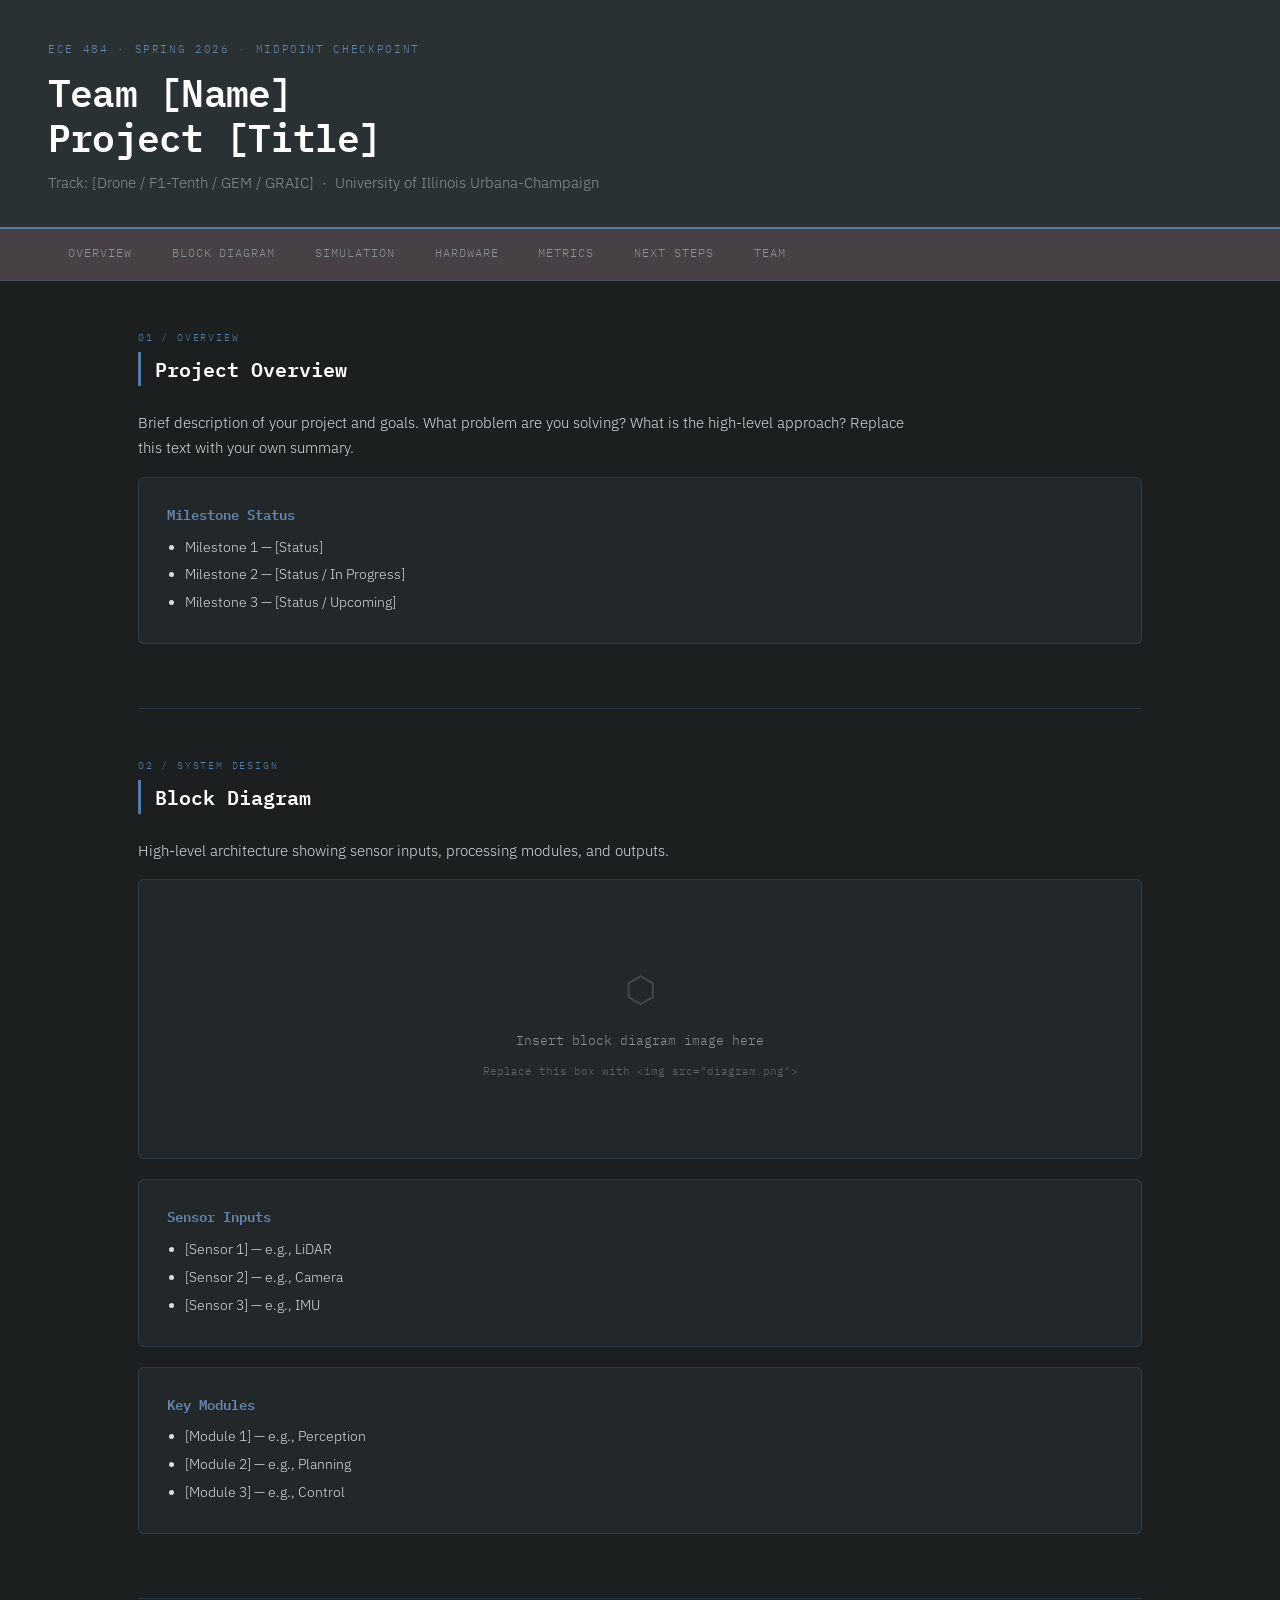
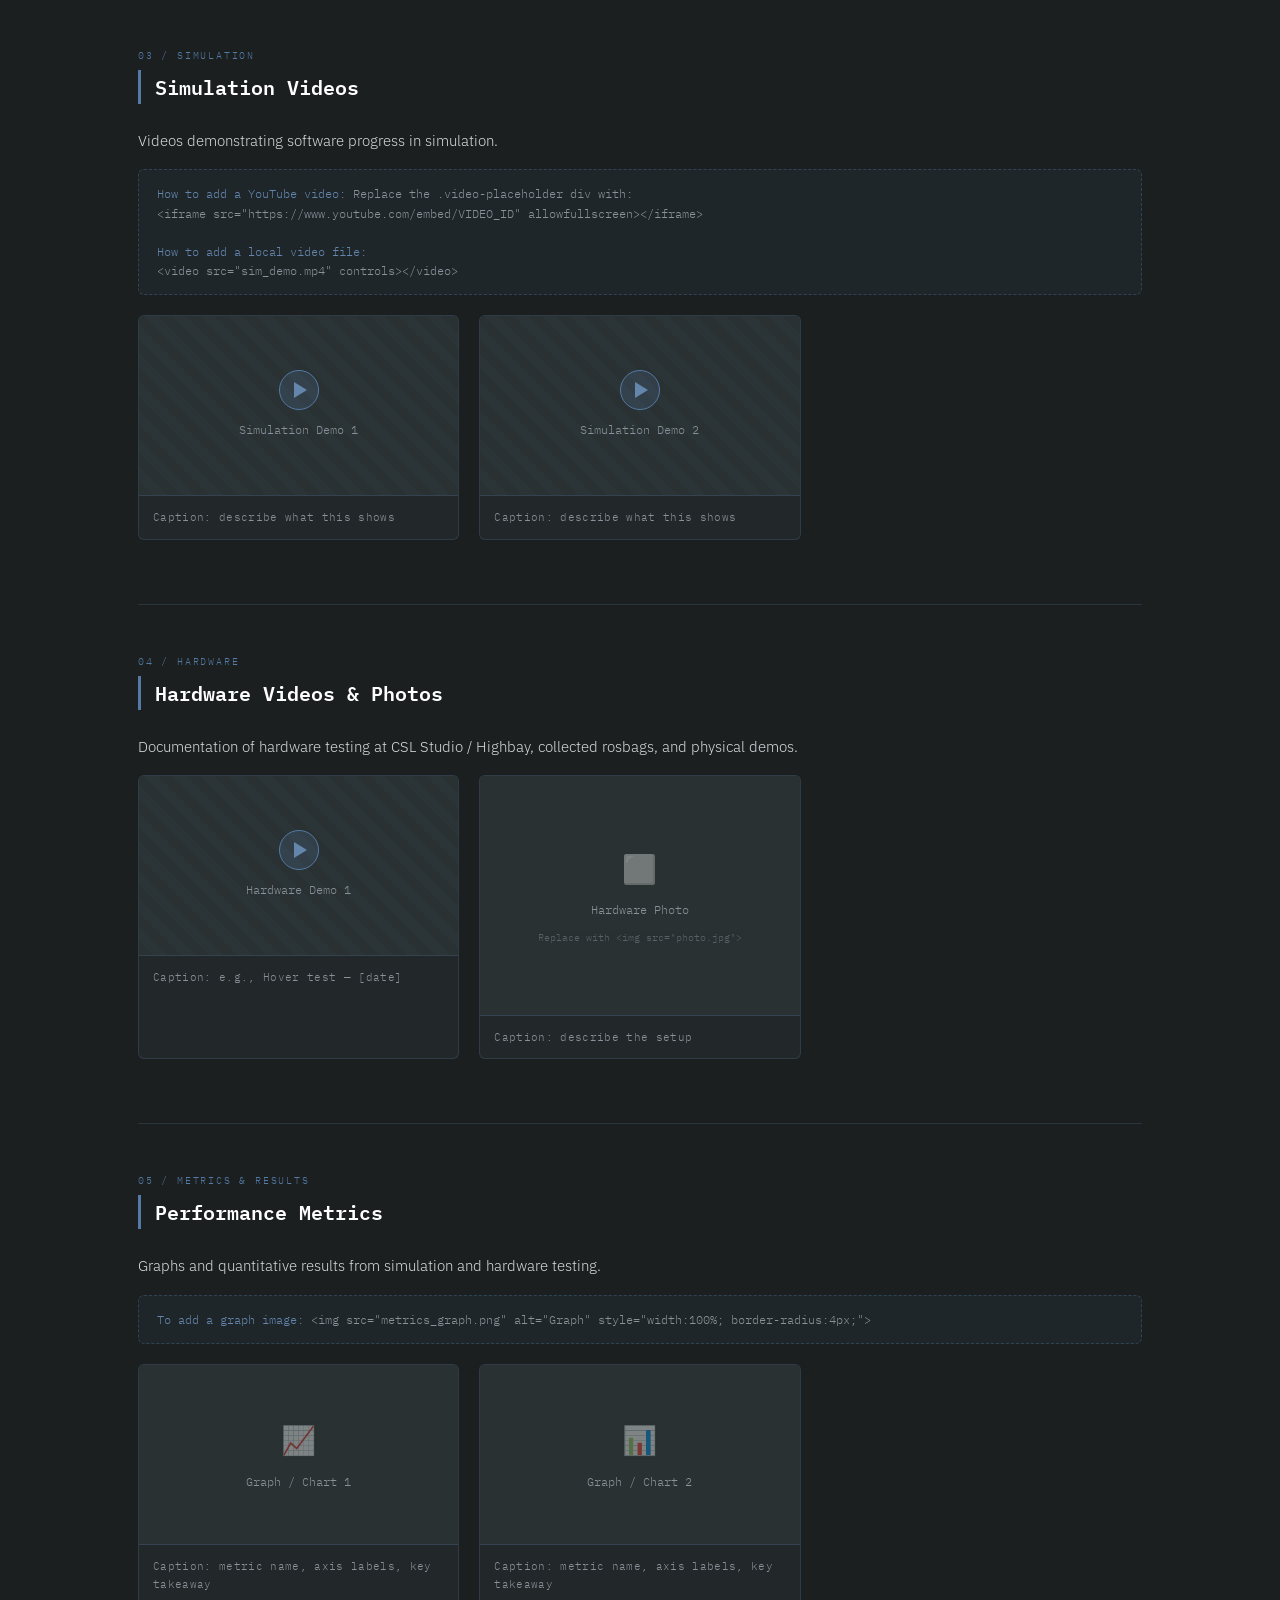
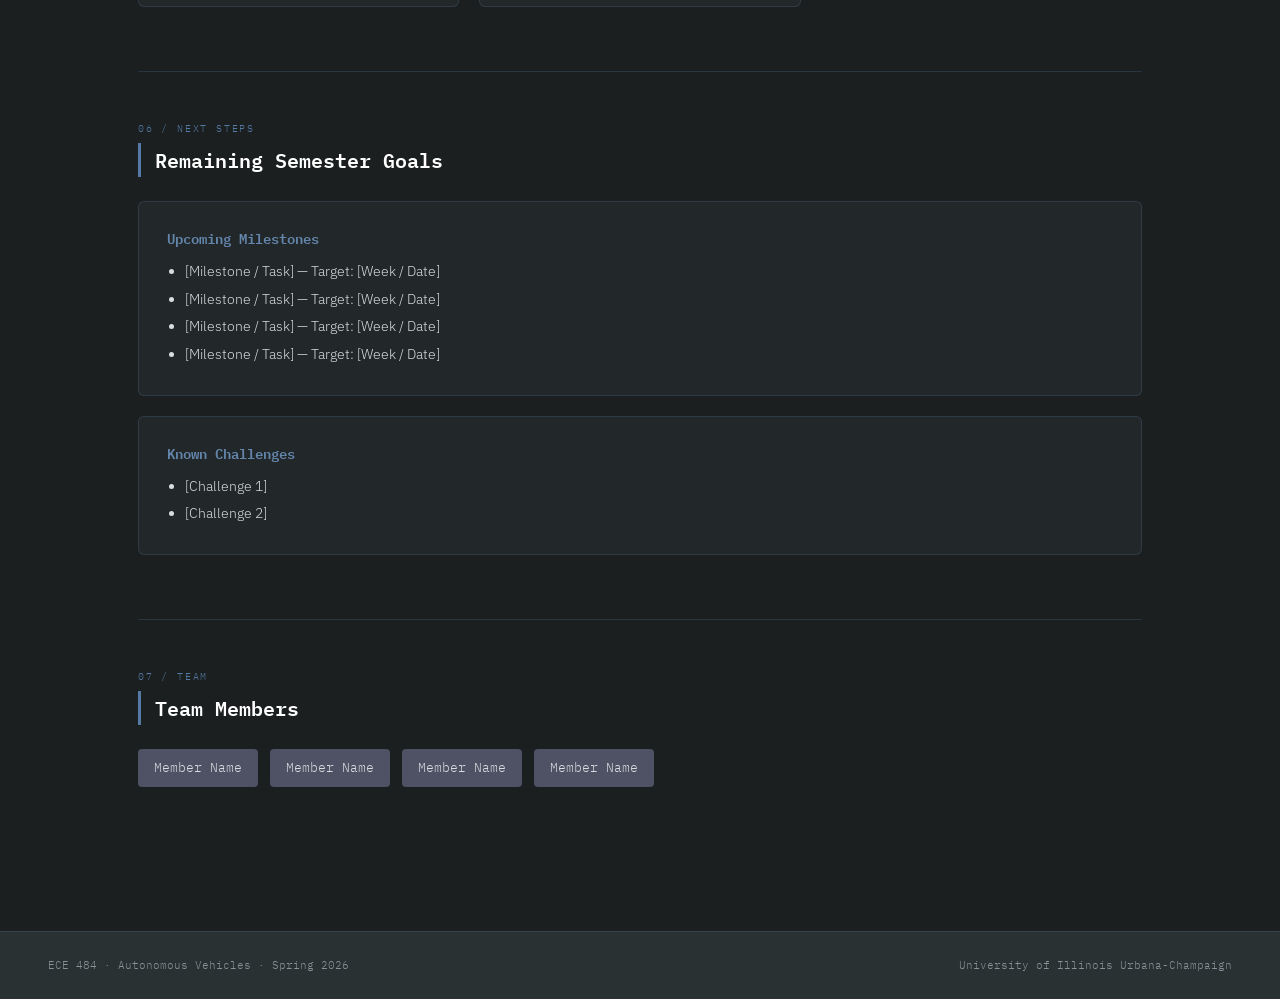
==== index.html @ 5d3aee73 "inital commit" ====
<!DOCTYPE html>
<html lang="en">
<head>
  <meta charset="UTF-8" />
  <meta name="viewport" content="width=device-width, initial-scale=1.0"/>
  <title>ECE484 — Project Checkpoint</title>
  <link href="https://fonts.googleapis.com/css2?family=IBM+Plex+Mono:wght@400;600&family=IBM+Plex+Sans:wght@300;400;600&display=swap" rel="stylesheet"/>
  <style>
    :root {
      --c1: #293132;
      --c2: #474044;
      --c3: #4F5165;
      --c4: #547AA5;
      --c5: #6486AD;
      --bg: #1b1f20;
      --surface: #222829;
      --border: rgba(84,122,165,0.25);
      --text: #d8dde0;
      --muted: #8a9199;
      --mono: 'IBM Plex Mono', monospace;
      --sans: 'IBM Plex Sans', sans-serif;
    }

    *, *::before, *::after { box-sizing: border-box; margin: 0; padding: 0; }

    body {
      background: var(--bg);
      color: var(--text);
      font-family: var(--sans);
      font-weight: 300;
      line-height: 1.7;
    }

    /* ── Header ── */
    header {
      background: var(--c1);
      border-bottom: 2px solid var(--c4);
      padding: 40px 48px 32px;
    }

    .header-tag {
      font-family: var(--mono);
      font-size: 11px;
      letter-spacing: 0.15em;
      color: var(--c5);
      text-transform: uppercase;
      margin-bottom: 10px;
    }

    header h1 {
      font-family: var(--mono);
      font-size: clamp(22px, 4vw, 38px);
      font-weight: 600;
      color: #fff;
      letter-spacing: -0.02em;
      line-height: 1.2;
    }

    header p {
      margin-top: 10px;
      color: var(--muted);
      font-size: 15px;
      max-width: 640px;
    }

    /* ── Nav ── */
    nav {
      background: var(--c2);
      border-bottom: 1px solid var(--border);
      padding: 0 48px;
      display: flex;
      gap: 0;
      overflow-x: auto;
    }

    nav a {
      font-family: var(--mono);
      font-size: 12px;
      letter-spacing: 0.08em;
      text-transform: uppercase;
      color: var(--muted);
      text-decoration: none;
      padding: 14px 20px;
      border-bottom: 2px solid transparent;
      white-space: nowrap;
      transition: color 0.2s, border-color 0.2s;
    }

    nav a:hover {
      color: var(--c5);
      border-bottom-color: var(--c5);
    }

    /* ── Main layout ── */
    main {
      max-width: 1100px;
      margin: 0 auto;
      padding: 48px 48px 80px;
    }

    /* ── Sections ── */
    section {
      margin-bottom: 64px;
    }

    .section-label {
      font-family: var(--mono);
      font-size: 10px;
      letter-spacing: 0.18em;
      text-transform: uppercase;
      color: var(--c4);
      margin-bottom: 6px;
    }

    section h2 {
      font-family: var(--mono);
      font-size: 20px;
      font-weight: 600;
      color: #fff;
      border-left: 3px solid var(--c4);
      padding-left: 14px;
      margin-bottom: 24px;
    }

    section p {
      color: var(--text);
      font-size: 15px;
      max-width: 780px;
      margin-bottom: 16px;
    }

    /* ── Cards ── */
    .card {
      background: var(--surface);
      border: 1px solid var(--border);
      border-radius: 6px;
      padding: 24px 28px;
      margin-bottom: 20px;
    }

    .card h3 {
      font-family: var(--mono);
      font-size: 14px;
      font-weight: 600;
      color: var(--c5);
      margin-bottom: 10px;
    }

    .card p, .card li {
      font-size: 14px;
      color: var(--text);
      line-height: 1.7;
    }

    .card ul {
      padding-left: 18px;
    }

    .card li {
      margin-bottom: 4px;
    }

    /* ── Media grid ── */
    .media-grid {
      display: grid;
      grid-template-columns: repeat(auto-fill, minmax(300px, 1fr));
      gap: 20px;
      margin-top: 8px;
    }

    .media-item {
      background: var(--surface);
      border: 1px solid var(--border);
      border-radius: 6px;
      overflow: hidden;
    }

    /* Video embed placeholder */
    .video-placeholder {
      width: 100%;
      aspect-ratio: 16/9;
      background: var(--c1);
      display: flex;
      flex-direction: column;
      align-items: center;
      justify-content: center;
      gap: 10px;
      color: var(--muted);
      font-family: var(--mono);
      font-size: 12px;
      border-bottom: 1px solid var(--border);
      cursor: pointer;
      position: relative;
      overflow: hidden;
    }

    .video-placeholder::before {
      content: '';
      position: absolute;
      inset: 0;
      background: repeating-linear-gradient(
        45deg,
        transparent,
        transparent 10px,
        rgba(84,122,165,0.04) 10px,
        rgba(84,122,165,0.04) 20px
      );
    }

    .play-icon {
      width: 40px;
      height: 40px;
      border-radius: 50%;
      background: rgba(84,122,165,0.2);
      border: 1.5px solid var(--c4);
      display: flex;
      align-items: center;
      justify-content: center;
      position: relative;
      z-index: 1;
    }

    .play-icon::after {
      content: '';
      width: 0;
      height: 0;
      border-top: 8px solid transparent;
      border-bottom: 8px solid transparent;
      border-left: 13px solid var(--c5);
      margin-left: 3px;
    }

    /* Real video embed */
    .media-item iframe,
    .media-item video {
      width: 100%;
      aspect-ratio: 16/9;
      display: block;
      border: none;
    }

    /* Image placeholder */
    .image-placeholder {
      width: 100%;
      aspect-ratio: 4/3;
      background: var(--c1);
      display: flex;
      flex-direction: column;
      align-items: center;
      justify-content: center;
      gap: 8px;
      color: var(--muted);
      font-family: var(--mono);
      font-size: 12px;
      border-bottom: 1px solid var(--border);
    }

    .img-icon {
      font-size: 28px;
      opacity: 0.4;
    }

    /* Real image */
    .media-item img {
      width: 100%;
      display: block;
      aspect-ratio: 4/3;
      object-fit: cover;
    }

    .media-caption {
      padding: 12px 14px;
      font-family: var(--mono);
      font-size: 11px;
      color: var(--muted);
      letter-spacing: 0.03em;
    }

    /* ── How to embed note ── */
    .embed-note {
      background: rgba(84,122,165,0.08);
      border: 1px dashed rgba(84,122,165,0.35);
      border-radius: 6px;
      padding: 14px 18px;
      font-family: var(--mono);
      font-size: 12px;
      color: var(--muted);
      margin-bottom: 20px;
      line-height: 1.6;
    }

    .embed-note span {
      color: var(--c5);
    }

    /* ── Block diagram area ── */
    .diagram-box {
      background: var(--surface);
      border: 1px solid var(--border);
      border-radius: 6px;
      min-height: 280px;
      display: flex;
      align-items: center;
      justify-content: center;
      flex-direction: column;
      gap: 10px;
      color: var(--muted);
      font-family: var(--mono);
      font-size: 13px;
      margin-bottom: 20px;
      padding: 32px;
    }

    .diagram-box .big-icon {
      font-size: 36px;
      opacity: 0.3;
    }

    /* Place a real <img> inside .diagram-box to show your block diagram */

    /* ── Members ── */
    .members {
      display: flex;
      flex-wrap: wrap;
      gap: 12px;
      margin-top: 8px;
    }

    .member-chip {
      background: var(--c3);
      border-radius: 4px;
      padding: 8px 16px;
      font-family: var(--mono);
      font-size: 13px;
      color: #d8dde0;
    }

    /* ── Divider ── */
    hr {
      border: none;
      border-top: 1px solid var(--border);
      margin: 48px 0;
    }

    /* ── Footer ── */
    footer {
      background: var(--c1);
      border-top: 1px solid var(--border);
      padding: 24px 48px;
      font-family: var(--mono);
      font-size: 11px;
      color: var(--muted);
      display: flex;
      justify-content: space-between;
      flex-wrap: wrap;
      gap: 8px;
    }

    @media (max-width: 640px) {
      header, nav, main, footer { padding-left: 20px; padding-right: 20px; }
      .media-grid { grid-template-columns: 1fr; }
    }
  </style>
</head>
<body>

<!-- ════════════════════════════════════════
     HEADER — Edit team name and project title
     ════════════════════════════════════════ -->
<header>
  <div class="header-tag">ECE 484 · Spring 2026 · Midpoint Checkpoint</div>
  <h1>Team [Name]<br/>Project [Title]</h1>
  <p>Track: [Drone / F1-Tenth / GEM / GRAIC] &nbsp;·&nbsp; University of Illinois Urbana-Champaign</p>
</header>

<!-- ════════════════
     NAV
     ════════════════ -->
<nav>
  <a href="#overview">Overview</a>
  <a href="#design">Block Diagram</a>
  <a href="#simulation">Simulation</a>
  <a href="#hardware">Hardware</a>
  <a href="#metrics">Metrics</a>
  <a href="#next">Next Steps</a>
  <a href="#team">Team</a>
</nav>

<!-- ════════════════
     MAIN CONTENT
     ════════════════ -->
<main>

  <!-- ── OVERVIEW ── -->
  <section id="overview">
    <div class="section-label">01 / Overview</div>
    <h2>Project Overview</h2>
    <p>
      Brief description of your project and goals. What problem are you solving?
      What is the high-level approach? Replace this text with your own summary.
    </p>
    <div class="card">
      <h3>Milestone Status</h3>
      <ul>
        <li>Milestone 1 — [Status]</li>
        <li>Milestone 2 — [Status / In Progress]</li>
        <li>Milestone 3 — [Status / Upcoming]</li>
      </ul>
    </div>
  </section>

  <hr/>

  <!-- ── BLOCK DIAGRAM ── -->
  <section id="design">
    <div class="section-label">02 / System Design</div>
    <h2>Block Diagram</h2>
    <p>High-level architecture showing sensor inputs, processing modules, and outputs.</p>

    <!--
      TO ADD YOUR DIAGRAM:
      Replace the .diagram-box below with:
        <img src="your-diagram.png" alt="Block diagram" style="width:100%; border-radius:6px; border:1px solid var(--border);">
    -->
    <div class="diagram-box">
      <span class="big-icon">⬡</span>
      <span>Insert block diagram image here</span>
      <span style="font-size:11px; opacity:0.6;">Replace this box with &lt;img src="diagram.png"&gt;</span>
    </div>

    <div class="card">
      <h3>Sensor Inputs</h3>
      <ul>
        <li>[Sensor 1] — e.g., LiDAR</li>
        <li>[Sensor 2] — e.g., Camera</li>
        <li>[Sensor 3] — e.g., IMU</li>
      </ul>
    </div>
    <div class="card">
      <h3>Key Modules</h3>
      <ul>
        <li>[Module 1] — e.g., Perception</li>
        <li>[Module 2] — e.g., Planning</li>
        <li>[Module 3] — e.g., Control</li>
      </ul>
    </div>
  </section>

  <hr/>

  <!-- ── SIMULATION VIDEOS ── -->
  <section id="simulation">
    <div class="section-label">03 / Simulation</div>
    <h2>Simulation Videos</h2>
    <p>Videos demonstrating software progress in simulation.</p>

    <div class="embed-note">
      <span>How to add a YouTube video:</span> Replace the .video-placeholder div with:<br/>
      &lt;iframe src="https://www.youtube.com/embed/VIDEO_ID" allowfullscreen&gt;&lt;/iframe&gt;<br/><br/>
      <span>How to add a local video file:</span><br/>
      &lt;video src="sim_demo.mp4" controls&gt;&lt;/video&gt;
    </div>

    <div class="media-grid">

      <!-- Video slot 1 — replace with real embed -->
      <div class="media-item">
        <div class="video-placeholder">
          <div class="play-icon"></div>
          <span>Simulation Demo 1</span>
        </div>
        <div class="media-caption">Caption: describe what this shows</div>
      </div>

      <!-- Video slot 2 — replace with real embed -->
      <div class="media-item">
        <div class="video-placeholder">
          <div class="play-icon"></div>
          <span>Simulation Demo 2</span>
        </div>
        <div class="media-caption">Caption: describe what this shows</div>
      </div>

      <!-- Add more slots by copying the block above -->

    </div>
  </section>

  <hr/>

  <!-- ── HARDWARE VIDEOS ── -->
  <section id="hardware">
    <div class="section-label">04 / Hardware</div>
    <h2>Hardware Videos &amp; Photos</h2>
    <p>Documentation of hardware testing at CSL Studio / Highbay, collected rosbags, and physical demos.</p>

    <div class="media-grid">

      <!-- Hardware video slot 1 -->
      <div class="media-item">
        <div class="video-placeholder">
          <div class="play-icon"></div>
          <span>Hardware Demo 1</span>
        </div>
        <div class="media-caption">Caption: e.g., Hover test — [date]</div>
      </div>

      <!-- Hardware photo slot -->
      <div class="media-item">
        <!--
          Replace image-placeholder with:
          <img src="hardware_photo.jpg" alt="Hardware photo">
        -->
        <div class="image-placeholder">
          <span class="img-icon">⬜</span>
          <span>Hardware Photo</span>
          <span style="font-size:10px; opacity:0.5;">Replace with &lt;img src="photo.jpg"&gt;</span>
        </div>
        <div class="media-caption">Caption: describe the setup</div>
      </div>

      <!-- Add more as needed -->

    </div>
  </section>

  <hr/>

  <!-- ── METRICS ── -->
  <section id="metrics">
    <div class="section-label">05 / Metrics &amp; Results</div>
    <h2>Performance Metrics</h2>
    <p>Graphs and quantitative results from simulation and hardware testing.</p>

    <div class="embed-note">
      <span>To add a graph image:</span> &lt;img src="metrics_graph.png" alt="Graph" style="width:100%; border-radius:4px;"&gt;
    </div>

    <div class="media-grid">

      <div class="media-item">
        <div class="image-placeholder" style="aspect-ratio: 16/9;">
          <span class="img-icon">📈</span>
          <span>Graph / Chart 1</span>
        </div>
        <div class="media-caption">Caption: metric name, axis labels, key takeaway</div>
      </div>

      <div class="media-item">
        <div class="image-placeholder" style="aspect-ratio: 16/9;">
          <span class="img-icon">📊</span>
          <span>Graph / Chart 2</span>
        </div>
        <div class="media-caption">Caption: metric name, axis labels, key takeaway</div>
      </div>

    </div>
  </section>

  <hr/>

  <!-- ── NEXT STEPS ── -->
  <section id="next">
    <div class="section-label">06 / Next Steps</div>
    <h2>Remaining Semester Goals</h2>
    <div class="card">
      <h3>Upcoming Milestones</h3>
      <ul>
        <li>[Milestone / Task] — Target: [Week / Date]</li>
        <li>[Milestone / Task] — Target: [Week / Date]</li>
        <li>[Milestone / Task] — Target: [Week / Date]</li>
        <li>[Milestone / Task] — Target: [Week / Date]</li>
      </ul>
    </div>
    <div class="card">
      <h3>Known Challenges</h3>
      <ul>
        <li>[Challenge 1]</li>
        <li>[Challenge 2]</li>
      </ul>
    </div>
  </section>

  <hr/>

  <!-- ── TEAM ── -->
  <section id="team">
    <div class="section-label">07 / Team</div>
    <h2>Team Members</h2>
    <div class="members">
      <div class="member-chip">Member Name</div>
      <div class="member-chip">Member Name</div>
      <div class="member-chip">Member Name</div>
      <div class="member-chip">Member Name</div>
    </div>
  </section>

</main>

<!-- ════════════════
     FOOTER
     ════════════════ -->
<footer>
  <span>ECE 484 · Autonomous Vehicles · Spring 2026</span>
  <span>University of Illinois Urbana-Champaign</span>
</footer>

</body>
</html>
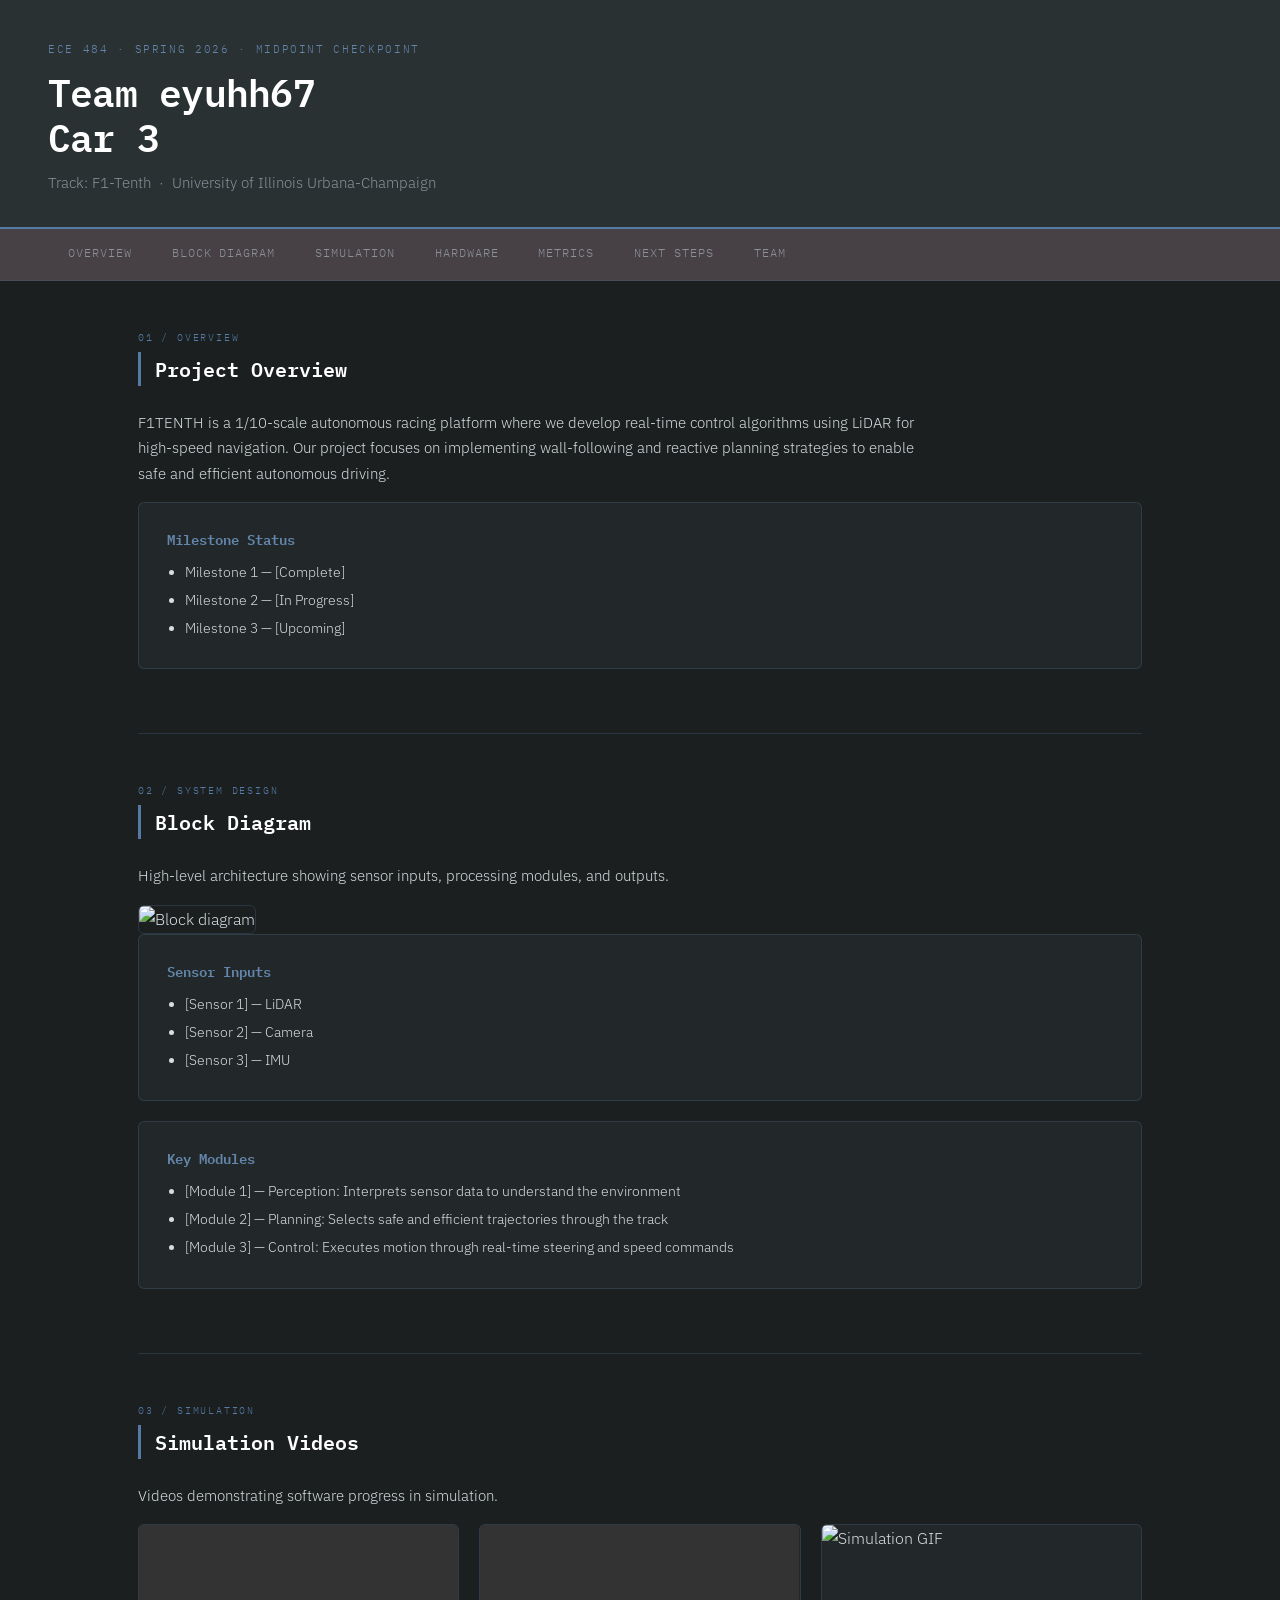
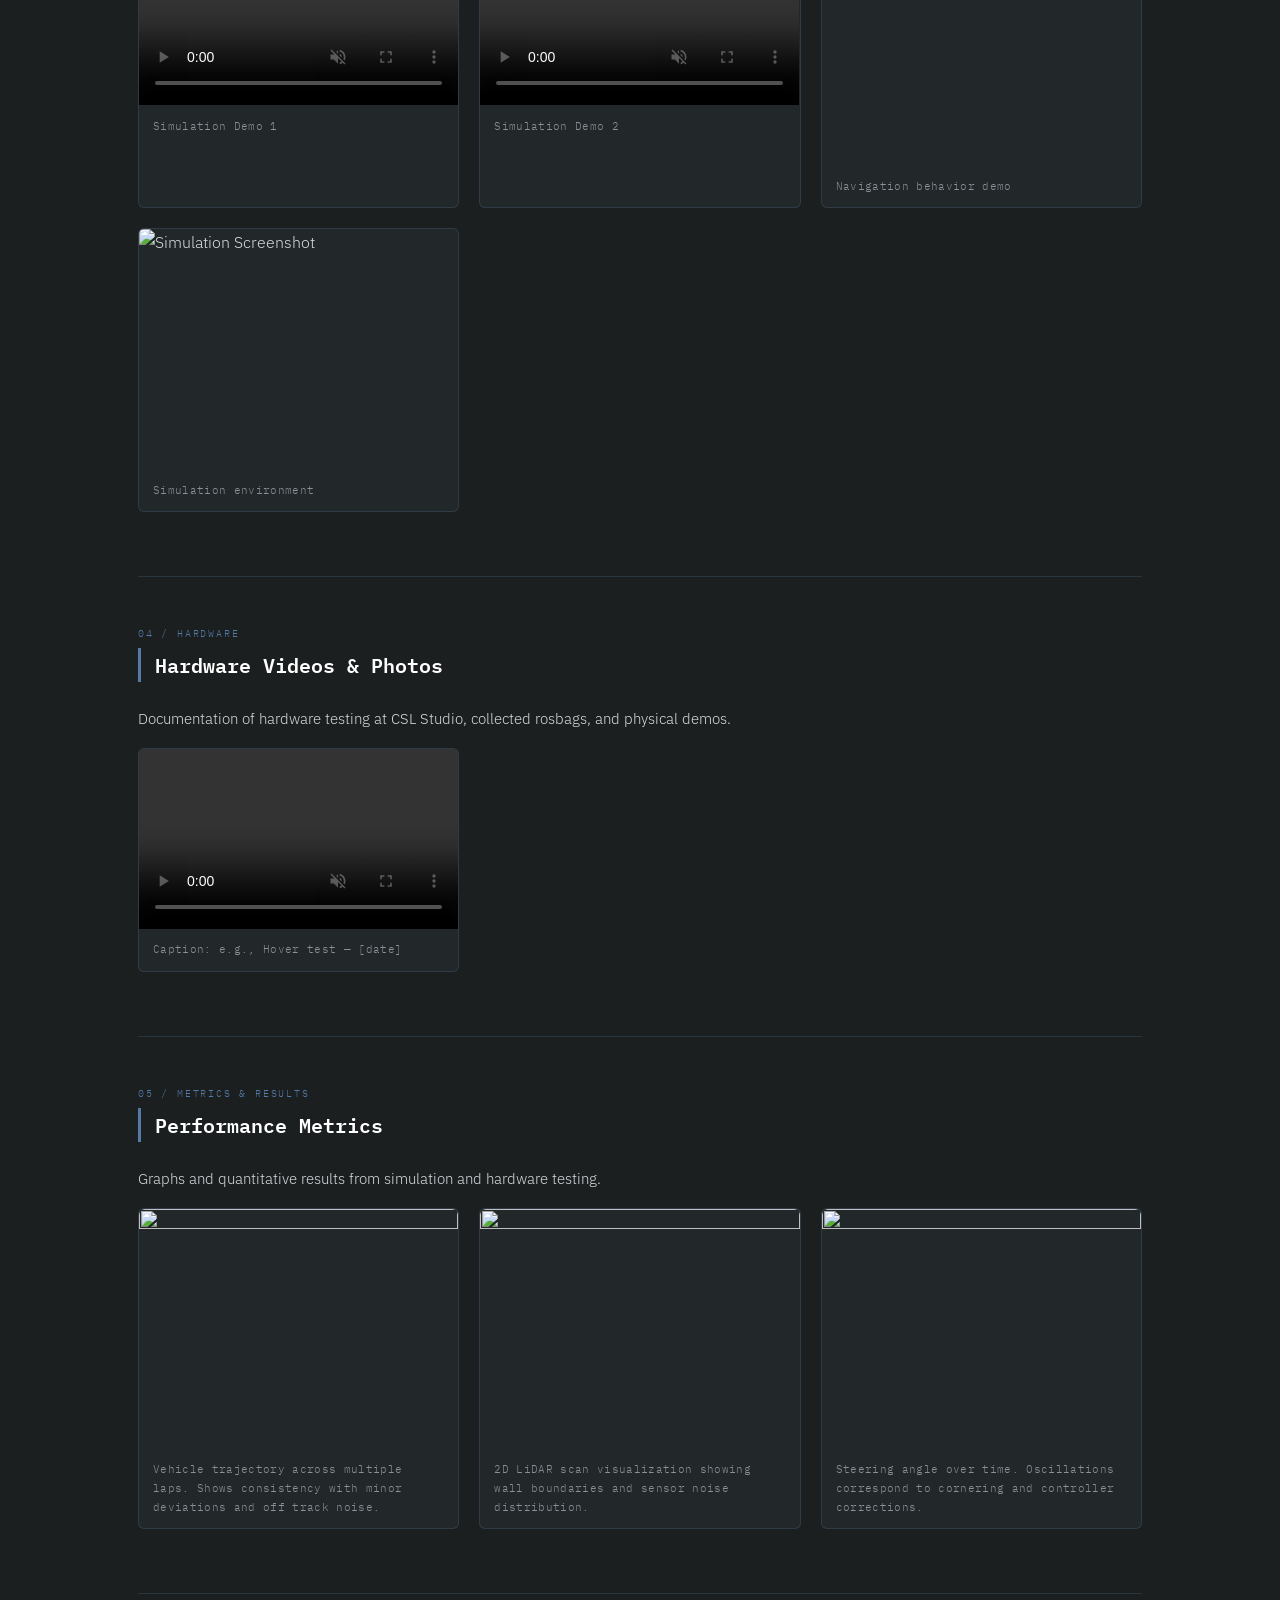
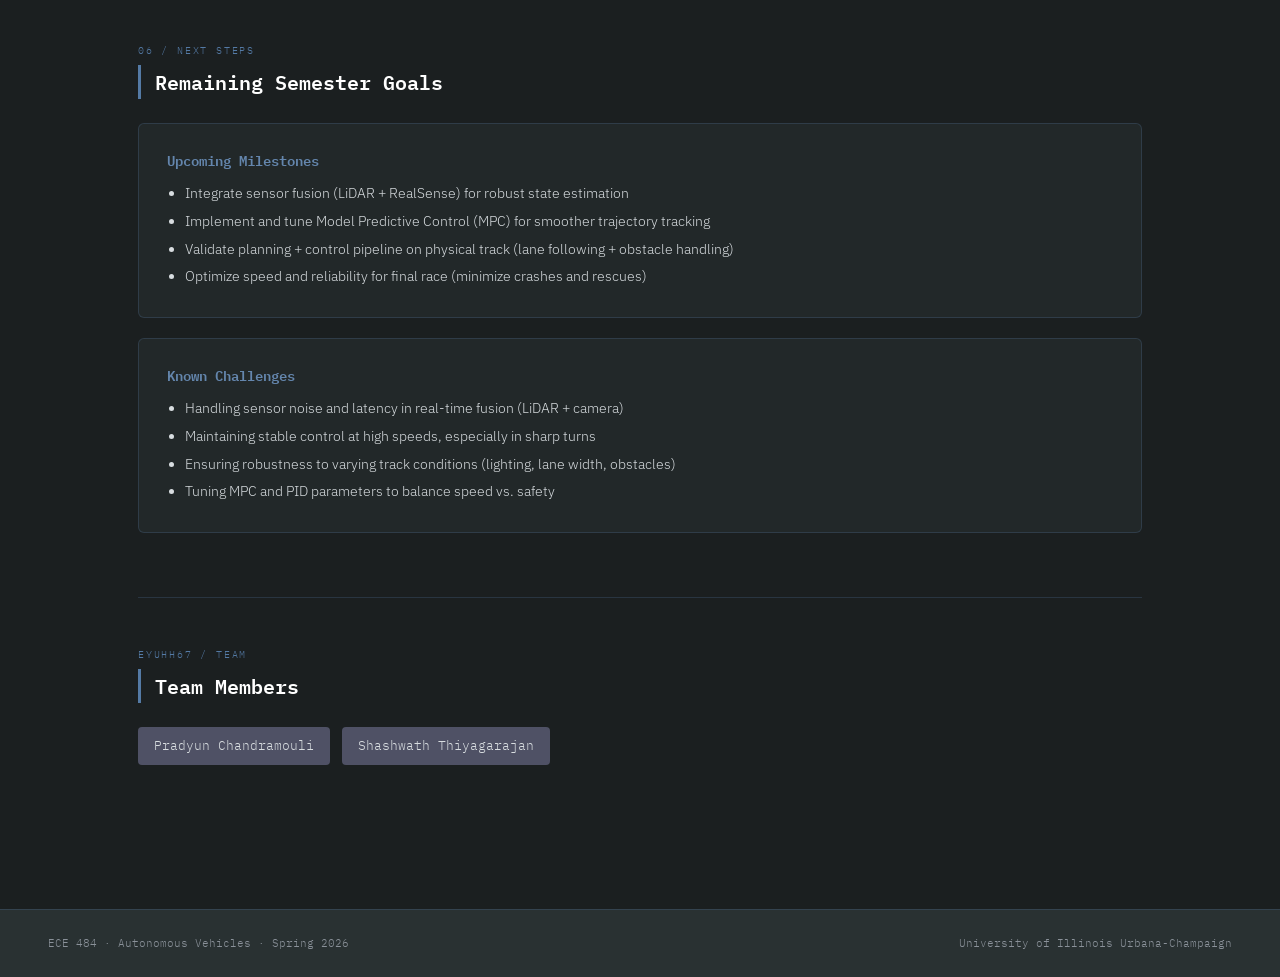
==== commit 01596b48: "website complete" ====
--- a/index.html
+++ b/index.html
@@ -369,8 +369,8 @@
      ════════════════════════════════════════ -->
 <header>
   <div class="header-tag">ECE 484 · Spring 2026 · Midpoint Checkpoint</div>
-  <h1>Team [Name]<br/>Project [Title]</h1>
-  <p>Track: [Drone / F1-Tenth / GEM / GRAIC] &nbsp;·&nbsp; University of Illinois Urbana-Champaign</p>
+  <h1>Team eyuhh67<br/> Car 3</h1>
+  <p>Track:  F1-Tenth &nbsp;·&nbsp; University of Illinois Urbana-Champaign</p>
 </header>
 
 <!-- ════════════════
@@ -396,15 +396,16 @@
     <div class="section-label">01 / Overview</div>
     <h2>Project Overview</h2>
     <p>
-      Brief description of your project and goals. What problem are you solving?
-      What is the high-level approach? Replace this text with your own summary.
+      F1TENTH is a 1/10-scale autonomous racing platform where we develop real-time control algorithms 
+      using LiDAR for high-speed navigation. 
+      Our project focuses on implementing wall-following and reactive planning strategies to enable safe and efficient autonomous driving.
     </p>
     <div class="card">
       <h3>Milestone Status</h3>
       <ul>
-        <li>Milestone 1 — [Status]</li>
-        <li>Milestone 2 — [Status / In Progress]</li>
-        <li>Milestone 3 — [Status / Upcoming]</li>
+        <li>Milestone 1 — [Complete]</li>
+        <li>Milestone 2 — [In Progress]</li>
+        <li>Milestone 3 — [Upcoming]</li>
       </ul>
     </div>
   </section>
@@ -422,26 +423,24 @@
       Replace the .diagram-box below with:
         <img src="your-diagram.png" alt="Block diagram" style="width:100%; border-radius:6px; border:1px solid var(--border);">
     -->
-    <div class="diagram-box">
-      <span class="big-icon">⬡</span>
-      <span>Insert block diagram image here</span>
-      <span style="font-size:11px; opacity:0.6;">Replace this box with &lt;img src="diagram.png"&gt;</span>
-    </div>
+   <img src="assets/block-diagram.png" 
+     alt="Block diagram" 
+     style="width:100%; border-radius:6px; border:1px solid var(--border);">
 
     <div class="card">
       <h3>Sensor Inputs</h3>
       <ul>
-        <li>[Sensor 1] — e.g., LiDAR</li>
-        <li>[Sensor 2] — e.g., Camera</li>
-        <li>[Sensor 3] — e.g., IMU</li>
+        <li>[Sensor 1] — LiDAR</li>
+        <li>[Sensor 2] — Camera</li>
+        <li>[Sensor 3] — IMU</li>
       </ul>
     </div>
     <div class="card">
       <h3>Key Modules</h3>
       <ul>
-        <li>[Module 1] — e.g., Perception</li>
-        <li>[Module 2] — e.g., Planning</li>
-        <li>[Module 3] — e.g., Control</li>
+        <li>[Module 1] — Perception: Interprets sensor data to understand the environment</li>
+        <li>[Module 2] — Planning: Selects safe and efficient trajectories through the track</li>
+        <li>[Module 3] — Control: Executes motion through real-time steering and speed commands</li>
       </ul>
     </div>
   </section>
@@ -450,148 +449,138 @@
 
   <!-- ── SIMULATION VIDEOS ── -->
   <section id="simulation">
-    <div class="section-label">03 / Simulation</div>
-    <h2>Simulation Videos</h2>
-    <p>Videos demonstrating software progress in simulation.</p>
-
-    <div class="embed-note">
-      <span>How to add a YouTube video:</span> Replace the .video-placeholder div with:<br/>
-      &lt;iframe src="https://www.youtube.com/embed/VIDEO_ID" allowfullscreen&gt;&lt;/iframe&gt;<br/><br/>
-      <span>How to add a local video file:</span><br/>
-      &lt;video src="sim_demo.mp4" controls&gt;&lt;/video&gt;
-    </div>
-
-    <div class="media-grid">
-
-      <!-- Video slot 1 — replace with real embed -->
-      <div class="media-item">
-        <div class="video-placeholder">
-          <div class="play-icon"></div>
-          <span>Simulation Demo 1</span>
-        </div>
-        <div class="media-caption">Caption: describe what this shows</div>
-      </div>
-
-      <!-- Video slot 2 — replace with real embed -->
-      <div class="media-item">
-        <div class="video-placeholder">
-          <div class="play-icon"></div>
-          <span>Simulation Demo 2</span>
-        </div>
-        <div class="media-caption">Caption: describe what this shows</div>
-      </div>
-
-      <!-- Add more slots by copying the block above -->
-
-    </div>
-  </section>
-
-  <hr/>
+  <div class="section-label">03 / Simulation</div>
+  <h2>Simulation Videos</h2>
+  <p>Videos demonstrating software progress in simulation.</p>
+
+  <div class="media-grid">
+
+    <!-- WEBM Video 1 -->
+    <div class="media-item">
+      <video src="assets/sim1.webm" controls autoplay loop muted></video>
+      <div class="media-caption">Simulation Demo 1</div>
+    </div>
+
+    <!-- WEBM Video 2 -->
+    <div class="media-item">
+      <video src="assets/sim2.webm" controls autoplay loop muted></video>
+      <div class="media-caption">Simulation Demo 2</div>
+    </div>
+
+    <!-- GIF -->
+    <div class="media-item">
+      <img src="assets/demo.gif" alt="Simulation GIF" />
+      <div class="media-caption">Navigation behavior demo</div>
+    </div>
+
+    <!-- PNG/JPEG -->
+    <div class="media-item">
+      <img src="assets/RVIZ.png" alt="Simulation Screenshot" />
+      <div class="media-caption">Simulation environment</div>
+    </div>
+
+  </div>
+</section>
+
+<hr/>
 
   <!-- ── HARDWARE VIDEOS ── -->
   <section id="hardware">
     <div class="section-label">04 / Hardware</div>
     <h2>Hardware Videos &amp; Photos</h2>
-    <p>Documentation of hardware testing at CSL Studio / Highbay, collected rosbags, and physical demos.</p>
+    <p>Documentation of hardware testing at CSL Studio, collected rosbags, and physical demos.</p>
 
     <div class="media-grid">
 
       <!-- Hardware video slot 1 -->
       <div class="media-item">
-        <div class="video-placeholder">
-          <div class="play-icon"></div>
-          <span>Hardware Demo 1</span>
-        </div>
+        <video controls autoplay loop muted playsinline>
+          <source src="assets/hardware_demo.mp4" type="video/mp4">
+          Your browser does not support the video tag.
+        </video>
         <div class="media-caption">Caption: e.g., Hover test — [date]</div>
       </div>
 
-      <!-- Hardware photo slot -->
-      <div class="media-item">
-        <!--
-          Replace image-placeholder with:
-          <img src="hardware_photo.jpg" alt="Hardware photo">
-        -->
-        <div class="image-placeholder">
-          <span class="img-icon">⬜</span>
-          <span>Hardware Photo</span>
-          <span style="font-size:10px; opacity:0.5;">Replace with &lt;img src="photo.jpg"&gt;</span>
-        </div>
-        <div class="media-caption">Caption: describe the setup</div>
+
+      <!-- Add more as needed -->
+
+    </div>
+  </section>
+
+  <hr/>
+
+  <!-- ── METRICS ── -->
+<section id="metrics">
+  <div class="section-label">05 / Metrics &amp; Results</div>
+  <h2>Performance Metrics</h2>
+  <p>Graphs and quantitative results from simulation and hardware testing.</p>
+
+  <div class="media-grid">
+
+    <!-- Trajectory -->
+    <div class="media-item">
+      <img src="assets/trajectory.png" style="width:100%; border-radius:6px;">
+      <div class="media-caption">
+        Vehicle trajectory across multiple laps. Shows consistency with minor deviations and off track noise.
       </div>
-
-      <!-- Add more as needed -->
-
-    </div>
-  </section>
-
-  <hr/>
-
-  <!-- ── METRICS ── -->
-  <section id="metrics">
-    <div class="section-label">05 / Metrics &amp; Results</div>
-    <h2>Performance Metrics</h2>
-    <p>Graphs and quantitative results from simulation and hardware testing.</p>
-
-    <div class="embed-note">
-      <span>To add a graph image:</span> &lt;img src="metrics_graph.png" alt="Graph" style="width:100%; border-radius:4px;"&gt;
-    </div>
-
-    <div class="media-grid">
-
-      <div class="media-item">
-        <div class="image-placeholder" style="aspect-ratio: 16/9;">
-          <span class="img-icon">📈</span>
-          <span>Graph / Chart 1</span>
-        </div>
-        <div class="media-caption">Caption: metric name, axis labels, key takeaway</div>
+    </div>
+
+    <!-- LiDAR -->
+    <div class="media-item">
+      <img src="assets/lidar_scan.png" style="width:100%; border-radius:6px;">
+      <div class="media-caption">
+        2D LiDAR scan visualization showing wall boundaries and sensor noise distribution.
       </div>
-
-      <div class="media-item">
-        <div class="image-placeholder" style="aspect-ratio: 16/9;">
-          <span class="img-icon">📊</span>
-          <span>Graph / Chart 2</span>
-        </div>
-        <div class="media-caption">Caption: metric name, axis labels, key takeaway</div>
+    </div>
+
+    <!-- Steering -->
+    <div class="media-item">
+      <img src="assets/steering.png" style="width:100%; border-radius:6px;">
+      <div class="media-caption">
+        Steering angle over time. Oscillations correspond to cornering and controller corrections.
       </div>
-
-    </div>
-  </section>
-
-  <hr/>
+    </div>
+
+  </div>
+</section>
+
+<hr/>
 
   <!-- ── NEXT STEPS ── -->
-  <section id="next">
-    <div class="section-label">06 / Next Steps</div>
-    <h2>Remaining Semester Goals</h2>
-    <div class="card">
-      <h3>Upcoming Milestones</h3>
-      <ul>
-        <li>[Milestone / Task] — Target: [Week / Date]</li>
-        <li>[Milestone / Task] — Target: [Week / Date]</li>
-        <li>[Milestone / Task] — Target: [Week / Date]</li>
-        <li>[Milestone / Task] — Target: [Week / Date]</li>
-      </ul>
-    </div>
-    <div class="card">
-      <h3>Known Challenges</h3>
-      <ul>
-        <li>[Challenge 1]</li>
-        <li>[Challenge 2]</li>
-      </ul>
-    </div>
-  </section>
-
-  <hr/>
+<section id="next">
+  <div class="section-label">06 / Next Steps</div>
+  <h2>Remaining Semester Goals</h2>
+
+  <div class="card">
+    <h3>Upcoming Milestones</h3>
+    <ul>
+      <li>Integrate sensor fusion (LiDAR + RealSense) for robust state estimation </li>
+      <li>Implement and tune Model Predictive Control (MPC) for smoother trajectory tracking </li>
+      <li>Validate planning + control pipeline on physical track (lane following + obstacle handling) </li>
+      <li>Optimize speed and reliability for final race (minimize crashes and rescues) </li>
+    </ul>
+  </div>
+
+  <div class="card">
+    <h3>Known Challenges</h3>
+    <ul>
+      <li>Handling sensor noise and latency in real-time fusion (LiDAR + camera)</li>
+      <li>Maintaining stable control at high speeds, especially in sharp turns</li>
+      <li>Ensuring robustness to varying track conditions (lighting, lane width, obstacles)</li>
+      <li>Tuning MPC and PID parameters to balance speed vs. safety</li>
+    </ul>
+  </div>
+</section>
+
+<hr/>
 
   <!-- ── TEAM ── -->
   <section id="team">
-    <div class="section-label">07 / Team</div>
+    <div class="section-label">eyuhh67 / Team</div>
     <h2>Team Members</h2>
     <div class="members">
-      <div class="member-chip">Member Name</div>
-      <div class="member-chip">Member Name</div>
-      <div class="member-chip">Member Name</div>
-      <div class="member-chip">Member Name</div>
+      <div class="member-chip">Pradyun Chandramouli</div>
+      <div class="member-chip">Shashwath Thiyagarajan</div>
     </div>
   </section>
 
